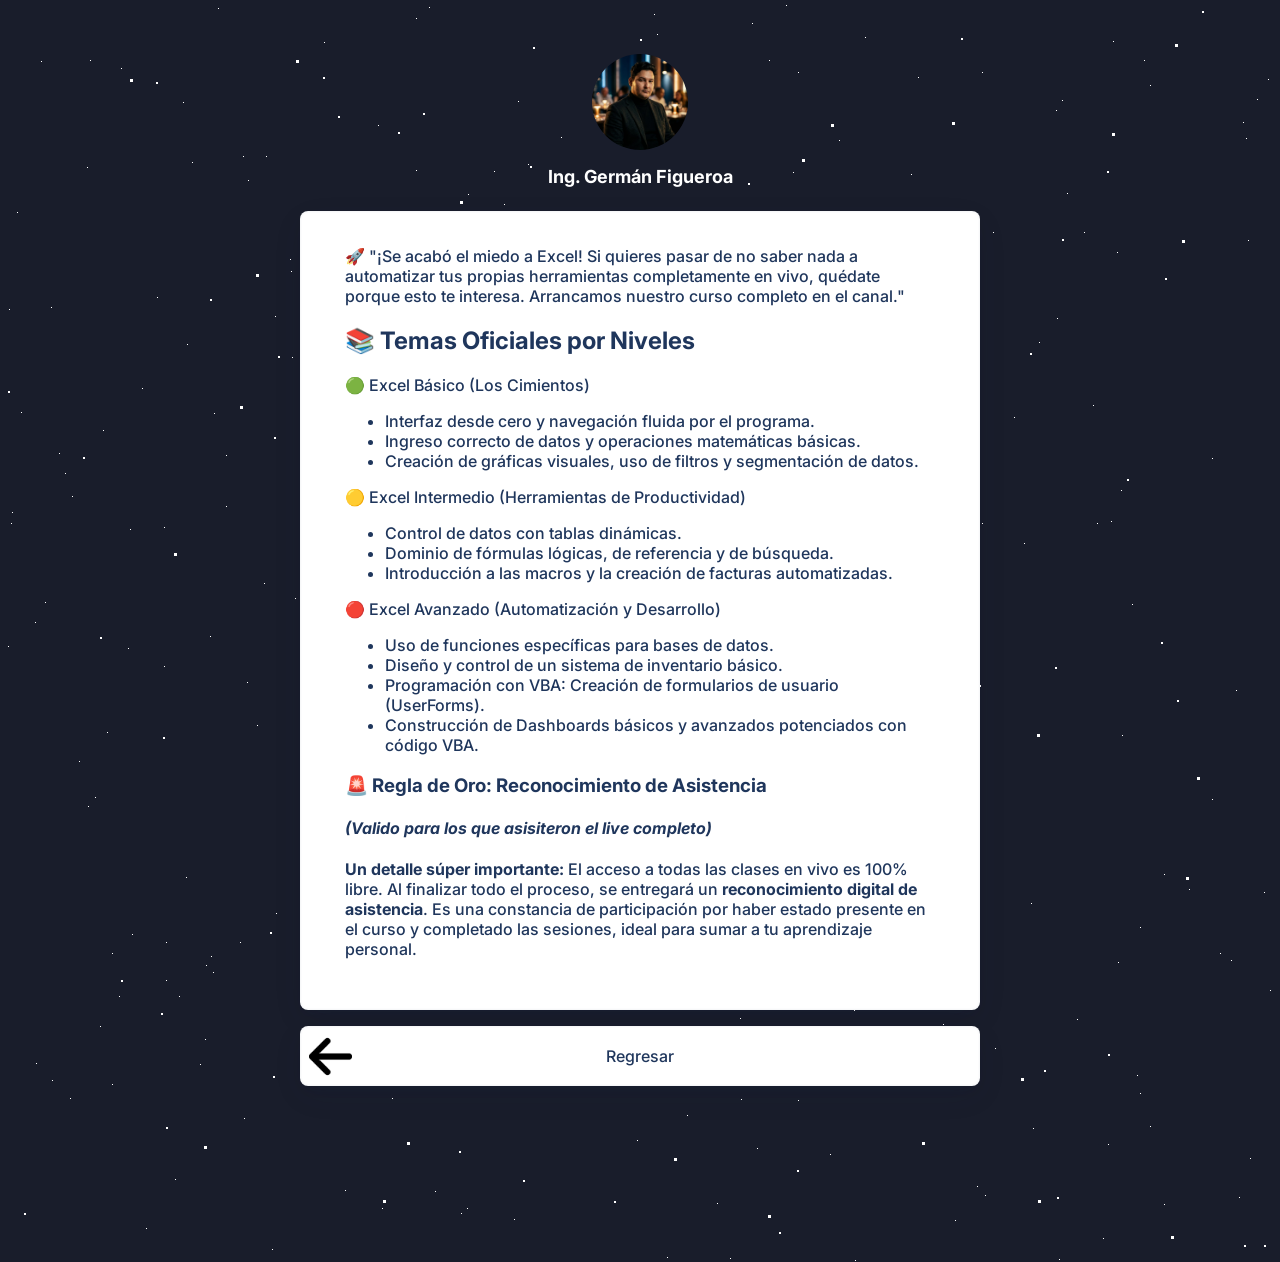
==== cursoinfo.html @ 9c36a70e "first commit" ====
<!DOCTYPE html>
<html lang="en">
    <head>
        <meta charset="utf-8">
        <link href="assets/css/style.css" rel="stylesheet">
        <meta name='viewport' content='width=device-width, initial-scale=1.0, maximum-scale=1.0, user-scalable=0'>
        <link rel="shortcut icon" href="assets/images/favicon.png" type="image/webp">
        <link rel="apple-touch-icon" sizes="180x180" href="images/favicon.png">
        <link rel="icon" href="assets/images/favicon.png" type="image/webp">
        <title>Perfil German Figueroa</title>
        <link href="https://fonts.googleapis.com/css2?family=Inter:wght@400;500;600;700&amp;display=swap" rel="stylesheet">
    </head>
    <body>
        <!-- Snowfall Background Animation -->
        <section class="animated-background">
            <div id="stars1"></div>
            <div id="stars2"></div>
            <div id="stars3"></div>
        </section>
        <!-- End of Snowfall Background Animation -->

        <div class="min-h-full flex-h-center" id="background_div">
            <input type="hidden" value="https://bio.link" id="app-url">
                <input type="hidden" value="null" id="is-featured">
                    <canvas id="bg-canvas" class="background-overlay"></canvas>
                </input>
            </input>

            <div class="mt-48 page-full-wrap relative ">
                <input type="hidden" value="creator-page" id="page-type">
                <img class="display-image m-auto" data-src="assets/images/logo.png" src="assets/images/ger.jpeg" alt="[Your photo alt]"/>
                <h2 class="page-title page-text-color page-text-font mt-16 text-center">Ing. Germán Figueroa</h2>
                       
                <div class="mt-24">        
                    <div class="page-item-wrap relative">
                        <div class="page-item flex-both-center absolute"></div>
                        <a target="_blank"  class="page-item-each py-10 flex-both-center" data-id="261685" data-type="page_item">  
                            <div class="curso-container">
    <div class="curso-intro">
        🚀 "¡Se acabó el miedo a Excel! Si quieres pasar de no saber nada a automatizar tus propias herramientas completamente en vivo, quédate porque esto te interesa. Arrancamos nuestro curso completo en el canal."
    </div>

    <h2 class="curso-seccion-titulo">📚 Temas Oficiales por Niveles</h2>

    <div class="curso-nivel">
        <div class="nivel-sub">🟢 Excel Básico (Los Cimientos)</div>
        <ul>
            <li>Interfaz desde cero y navegación fluida por el programa.</li>
            <li>Ingreso correcto de datos y operaciones matemáticas básicas.</li>
            <li>Creación de gráficas visuales, uso de filtros y segmentación de datos.</li>
        </ul>
    </div>

    <div class="curso-nivel">
        <div class="nivel-sub">🟡 Excel Intermedio (Herramientas de Productividad)</div>
        <ul>
            <li>Control de datos con tablas dinámicas.</li>
            <li>Dominio de fórmulas lógicas, de referencia y de búsqueda.</li>
            <li>Introducción a las macros y la creación de facturas automatizadas.</li>
        </ul>
    </div>

    <div class="curso-nivel">
        <div class="nivel-sub">🔴 Excel Avanzado (Automatización y Desarrollo)</div>
        <ul>
            <li>Uso de funciones específicas para bases de datos.</li>
            <li>Diseño y control de un sistema de inventario básico.</li>
            <li>Programación con VBA: Creación de formularios de usuario (UserForms).</li>
            <li>Construcción de Dashboards básicos y avanzados potenciados con código VBA.</li>
        </ul>
    </div>

    <div class="curso-alerta">
        <h3>🚨 Regla de Oro: Reconocimiento de Asistencia</h3>
        <h4><i>(Valido para los que asisiteron el live completo)</i></h4>
        <p><strong>Un detalle súper importante:</strong> El acceso a todas las clases en vivo es 100% libre. Al finalizar todo el proceso, se entregará un <strong>reconocimiento digital de asistencia</strong>. Es una constancia de participación por haber estado presente en el curso y completado las sesiones, ideal para sumar a tu aprendizaje personal.</p>
    </div>
</div>
                        </a>
                    </div>  
                    <div class="page-item-wrap relative">
                        <div class="page-item flex-both-center absolute"></div>
                        <a target="_blank"  class="page-item-each py-10 flex-both-center" href="./index.html" data-id="261685" data-type="page_item">
                            <img class="link-each-image" data-src="assets/images/curso.webp" src="assets/images/back.png" />
                            <span class=" item-title text-center">Regresar</span>
                        </a>
                    </div>                            
                                      
                </div>                                                                                
            </div>
        </div>
    </body>

    <!--
    A different snowfall    
    <script  src="assets/js/snowfall.js"></script>
    -->
</html>
---- assets/css/style.css ----
body,html{
    -ms-scroll-chaining:none;
    overscroll-behavior:none;
    margin:0;
    padding:0;
    background-color: #191d2b;
}

@-webkit-keyframes slidetounlock{
    0%{background-position:-100px 0}
    10%{background-position:-100px 0}
    50%{background-position:100px 0}
    to{background-position:100px 0}
}

@keyframes slidetounlock{
    0%{background-position:-100px 0}
    10%{background-position:-100px 0}
    50%{background-position:100px 0}
    to{background-position:100px 0}
}

.min-h-full{
    min-height:100vh
}

.flex{
    display:flex
}

.flex-both-center{
    display:flex;
    justify-content:center;
    align-items:center
}

.flex-wrap{
    flex-wrap:wrap
}

.flex-h-center{
    display:flex;
    justify-content:center
}

.item-center{
    align-items:center
}

.flex-dir-c{
    flex-direction:column
}

.mx-auto{
    margin-left:auto;
    margin-right:auto
}
.mt-2{
    margin-top:2px
}
.mt-4{
    margin-top:4px
}
.mt-8{
    margin-top:8px
}
.mt-12{
    margin-top:12px
}
.mt-16{
    margin-top:16px
}
.mt-24{
    margin-top:24px
}
.mt-32{
    margin-top:32px
}
.mt-48{
    margin-top:48px
}
.mt-120{
    margin-top:120px
}
.mb-48{
    margin-bottom:48px
}
.m-auto{
    margin:auto
}
.ml-6{
    margin-left:6px
}
.py-10{
    padding:10px
}
.ln-h-22{
    line-height:22px
}
.ln-h-32{
    line-height:32px
}

.text-fs-14{
    font-size:14px
}
.text-fs-16{
    font-size:16px
}
.text-fs-18{
    font-size:18px
}
.text-fs-20{
    font-size:20px
}
.text-fs-22{
    font-size:22px
}

.font-inter{
    font-family:Inter,sans-serif
}
.font-weight-500{
    font-weight:500
}
.font-weight-600{
    font-weight:600
}

.color-white{
    color:#fff
}
.color-gray{
    color:hsla(0,0%,100%,.9)
}
.color-dark{
    color:#222
}
.color-danger{
    color:#ff4963
}

.page-bg{
    position:fixed;
    inset:0;
    z-index:-1;
    height:100vh;
    width:100vw
}
.page-image {
    object-position: center;

}

.display-image {
    border-radius: 50%;
}

.page-title {
    font-size: 18px;
    font-weight: 700;
}

.page-bioline {
    font-size: 16px;
    font-weight: 600;
}

.page-item-title {
    font-size: 16px;
    font-weight: 700;
}

.page-item-each {
    color: #1F365C;
    font-family: 'Inter', sans-serif;
    font-size: 16px;
    font-weight: 500;
    text-transform: none;
    border-radius: 8px;
    
    min-height: 60px;
}

.page-item-wrap {
    margin: 16px 0;
}

.page-item-wrap:last-child {
    margin-bottom: 0;
}

.page-item-wrap:hover {
    transform: translate3d(0px, 0px, 0px) scale(1.015);
}

.page-item {
    border: 0px solid #FFFFFF;
    background: #FFFFFF ;
    border-radius: 8px;
   box-shadow: 0px 6px 14px -6px rgba(24, 39, 75, 0.12), 0px 10px 32px -4px rgba(24, 39, 75, 0.1), inset 0px 0px 2px 1px rgba(24, 39, 75, 0.05);
}


.embed-wrap iframe, .embed-wrap-inside {
    border-radius: 8px;
}

.link-each-image, .page-item-wrap {
    border-radius: 8px;
}

.page-text-font {
    font-family: 'Inter', sans-serif;
    text-transform: none;
}

.page-text-color {
    color: #fff;
}

.social-icon-fill path, .social-icon-fill circle, .social-icon-fill rect {
    fill: #fff;
}

.page-overlay-btn {
    border: 2px solid #1F365C;
}

.w-full{
    width:100%
}

.w-250{
    width:250px
}
.h-150,.h-165{
    height:150px
}

.background-overlay{
    position:fixed;
    width:100%;
    height:100%;
    z-index:0
}

.page-overlay{
    position:fixed;
    left:0;
    top:0;
    width:100vw;
    height:100vh;
    background:rgba(0,0,0,.1);
    -webkit-backdrop-filter:blur(20px);
    backdrop-filter:blur(20px);
    z-index:100
}
.page-overlay-btn{
    text-decoration:none;
    font-family:Inter,sans-serif;
    background:transparent;
    padding:10px 30px;
    border-radius:6px;
    font-size:1.2em;
    display:inline-block;
    cursor:pointer
}
.page-overlay-title{
    font-size:30px;
    font-family:sans-serif
}

.page-overlay-text{
    font-size:18px
}

.page-image{
    position:fixed;
    left:0;
    top:0;
    width:100vw;
    height:100vh;
    -o-object-fit:cover;
    object-fit:cover
}

.display-image{
    width:96px;
    height:96px;
    display:block;
    border-radius:50%;
    -o-object-fit:cover;
    object-fit:cover
}
.text-center{
    text-align:center
}

.page-title{
    margin-bottom:0
}

.page-bioline{
    font-weight:500
}

.page-full-wrap{
    width:680px;
    z-index:10;
    padding-bottom:176px
}
.page-item-wrap{
    transition:transform .15s cubic-bezier(.17,.67,.29,2.71) 0s
}

.page-item-wrap.show-embed{
    border-radius:30px;
    transition:unset;
    transform:unset
}

.page-item-wrap.show-embed:hover{
    transform:unset
}

.page-item-wrap.show-embed:hover .page-item:after,.page-item-wrap.show-embed:hover .page-item:before{
    -webkit-animation:unset;
    animation:unset
}

.show-embed-item{
    overflow:hidden;
    transition:all .3s ease-in-out
}

.page-item-wrap.show-embed .show-embed-item{
    overflow:visible
}

.embed-ind-arrow-icon{
    transform:rotate(-90deg)
}

.page-item-wrap.show-embed .embed-ind-arrow-icon{
    transform:rotate(0deg)
}

.page-item{
    box-sizing:border-box;
    position:absolute;
    left:0;
    top:0;
    width:100%;
    height:100%;
    z-index:-1
}
.page-social{
    display:block;
    cursor:pointer;
    margin:0 12px 12px
}

.page-social svg{
    width:28px;
    height:28px
}

.relative{
    position:relative
}

.link-each-image{
    width:43px;
    height:43px;
    position:absolute;
    left:9px;
    -o-object-fit:cover;
    object-fit:cover
}

.page-logo{
    position:absolute;
    bottom:32px;
    left:calc(50% - 15px)
}

.page-logo:hover svg .bl-logo-br{
    opacity:1
}

.rounded-md{
    border-radius:8px
}

.close-embed{
    width:25px;
    height:25px;
    border-radius:50%;
    background:#fff;
    opacity:.7
}

.embed-wrap{
    width:100%;
    box-sizing:border-box;
    padding:8px;
    height:100%
}

.embed-ind-arrow{
    position:absolute;
    right:24px;
    height:14px;
    top:calc(50% - 7px);
    margin-bottom:16px
}

.embed-ind-arrow-icon{
    transition:all .4s ease-in-out
}

.close-embed:hover{
    opacity:1
}

.cursor-pointer{
    cursor:pointer
}

.page-item-each{
    text-decoration:none;
    overflow:hidden;
    z-index:10;
    box-sizing:border-box
}

.item-title{
    width:55%;
    word-break:break-word
}
.social-icon-anchor{
    position:absolute;
    width:100%;
    height:100%;
    left:0;
    top:0
}

.page-social:hover{
    transition:all .1s ease-in-out;
    transform:scale(1.1)
}

.page-item-title{
    font-weight:700;
    margin-bottom:16px
}

.embed-wrap-inside{
    background-color:#fff;
    display:flex;
    justify-content:center;
    box-sizing:border-box;
    padding:10px;
    height:100%;
    overflow:hidden
}

.embed-wrap-inside iframe{
    width:auto;
    min-width:500px
}

.embed-wrap-inside{
    position:relative
}

.embed-wrap-inside:after{
    content:"";
    position:absolute;
    height:85%;
    width:495px;
    border:10px solid #fff;
    transition-property:border;
    transition-duration:.2s;
    pointer-events:none
}

.subscribers-img{
    width:66px;
    height:66px;
    border-radius:50%;
    box-shadow:0 0 10px rgba(0,0,0,.05);
    position:absolute;
    top:-33px;
    left:calc(50% - 33px)
}

.subsc-count{
    color:hsla(0,0%,100%,.9);
    line-height:24px;
    font-weight:300
}

.subsc-err{
    height:40px;
    transition:all .25s ease-in-out
}

.w-400{
    width:400px
}

.subsc-button{
    height:40px;
    padding:0 16px;
    background:#fff;
    border:1px solid #fff;
    border-radius:0 2px 2px 0;
    line-height:32px;
    text-transform:capitalize;
    color:#000;
    cursor:pointer;
    justify-content:center;
    align-items:center;
    text-decoration:none
}

.thank-you-btn{
    border-radius:2px
}

.dark-btn{
    background:#222;
    height:48px;
    padding:0 24px;
    color:#fff;
    border:1.5px solid #222
}

.subsc-button:focus{
    outline:none
}

.subsc-email{
    background:hsla(0,0%,100%,.1);
    border:1.5px solid #fff;
    border-radius:2px 0 0 2px;
    padding:0 12px;
    height:40px;
    font-size:14px;
    width:calc(100% - 180px);
    box-sizing:border-box
}

.dark-input{
    border:1.5px solid #222;
    height:48px;
    width:calc(100% - 100px);
    font-size:16px;
    color:#222
}

.subsc-email::-moz-placeholder{
    font-family:Inter,sans-serif;
    font-size:14px;
    line-height:19px;
    color:hsla(0,0%,100%,.5)

}

.subsc-email:-ms-input-placeholder{
    font-family:Inter,sans-serif;
    font-size:14px;
    line-height:19px;
    color:hsla(0,0%,100%,.5)
}

.subsc-email::placeholder{
    font-family:Inter,sans-serif;
    font-size:14px;
    line-height:19px;
    color:hsla(0,0%,100%,.5)
}

.dark-input::-moz-placeholder{
    color:#6e6d7a;
    font-size:16px
}

.dark-input:-ms-input-placeholder{
    color:#6e6d7a;
    font-size:16px
}

.dark-input::placeholder{
    color:#6e6d7a;
    font-size:16px
}

.subsc-email:focus{
    outline:none;
    background:hsla(0,0%,100%,0)
}

.subscribers-email-wrap.error-wrap .subsc-button,.subscribers-email-wrap.error-wrap .subsc-email{
    border:1.5px solid #ff4963
}

.subscribers-email-wrap.error-wrap .subsc-email{
    border-right:none
}

.featured-subscribers{
    position:fixed;
    left:0;
    bottom:0;
    width:100%;
    background:#000;
    box-shadow:0 1.60588px 4.41618px rgba(24,39,75,.12),0 2.81029px 12.8471px rgba(24,39,75,.12);
    z-index:100;
    box-sizing:border-box;
    opacity:1;
    transition:all .27s cubic-bezier(.1,.9,.9,.9);
    flex-wrap:wrap;
    display:flex;
    flex-flow:column;
    justify-content:center;
    align-items:center
}

.featured-subscribers .subsc-count,.featured-subscribers .subsc-svg,.featured-subscribers .subscribers-email-wrap{
    opacity:1
}

.featured-subscribers.hide-subscribers .subsc-count,.featured-subscribers.hide-subscribers .subsc-svg,.featured-subscribers.hide-subscribers .subscribers-email-wrap{
    opacity:0
}

.featured-subscribers .subscribers-img{
    opacity:1;
    transform:scale(1);
    transition:all .27s cubic-bezier(.1,.9,.9,.9)
}

.featured-subscribers.hide-subscribers .subscribers-img{
    opacity:0;
    transform:scale(.15);
    transition:all .27s cubic-bezier(.1,.9,.9,.9)
}

.featured-subscribers .subsc-title{
    margin-top:32px;
    transition:all .27s cubic-bezier(.1,.9,.9,.9)
}

.featured-subscribers.hide-subscribers .show-after-success .thank-you-msg{
    opacity:1
}

.featured-subscribers.hide-subscribers .pt-38{
    padding-top:38px
}

.featured-subscribers.hide-subscribers .pt-52{
    padding-top:52px
}

.featured-subscribers.hide-subscribers .subsc-title{
    font-size:16px;
    font-weight:400;
    transition:all .27s cubic-bezier(.1,.9,.9,.9)
}

.featured-subscribers.hide-subscribers{
    transition:all .25s cubic-bezier(.1,.9,.9,.9);
    height:56px
}

.featured-subscribers.hide-subscribers .subscribers-btn{
    transform:rotate(180deg)
}

.subscribers-btn{
    position:absolute;
    right:16px;
    top:14px;
    width:30px;
    height:30px;
    display:flex;
    align-items:center;
    justify-content:center;
    border-radius:30px;
    transition:all .2s ease-out
}

.subscribers-btn svg path{
    opacity:.5;
    transition:all 75ms ease
}

.subscribers-btn:hover svg path{
    opacity:1;
    transition:all 75ms ease
}

.op-0{
    opacity:0
}

.hidden{
    display:none
}

.campaign-main-wrap{
    width:400px
}

.campaign-email{
    border:1px solid #e7e7e9;
    width:80px;
    height:80px;
    -o-object-fit:cover;
    object-fit:cover;
    border-radius:50%
}

.campaign-subsc-count{
    color:rgba(34,34,34,.9)
}

.campaign-user-link{
    background:rgba(0,0,0,.05);
    -webkit-backdrop-filter:blur(200px);
    backdrop-filter:blur(200px);
    border-radius:68px;
    height:42px;
    padding:0 12px;
    margin:0 auto;
    text-decoration:none;
    position:fixed;
    bottom:36px;
    transition:all .15s ease-out
}

.campaign-user-link:hover{
    background:rgba(0,0,0,.1)
}

.campaign-user-image{
    width:24px;
    height:24px;
    border-radius:50%;
    margin-right:12px
}

.bl-circle-loader{
    border-right:3px solid transparent;
    border-top:3px solid transparent;
    border-radius:50%;
    border-color:#000 #000 transparent transparent;
    border-style:solid;
    border-width:3px;
    width:15px;
    height:15px;
    -webkit-animation:spin 1s linear infinite;
    animation:spin 1s linear infinite;
    position:absolute
}

.dark-btn .bl-circle-loader{
    border-top:3px solid #fff;
    border-right:3px solid #fff
}

@-webkit-keyframes spin{
    0%{
        -webkit-transform:rotate(0deg)
    }
    to{
        -webkit-transform:rotate(1turn)
    }
}

@keyframes spin{
    0%{
        transform:rotate(0deg)
    }
    to{
        transform:rotate(1turn)
    }
}

@media (max-width:768px){
    .page-full-wrap{
        width:90%
    }
    .embed-wrap-inside iframe{
        width:100%;
        min-width:unset
    }
    .page-overlay-title{
        font-size:24px;
        margin:16px 0
    }
    .embed-wrap-inside:after{
        width:93%
    }
}

@media (max-width:480px){
    .campaign-main-wrap{
        width:100%;
        padding:0 24px
    }
    .xs-hidden{
        display:none
    }
    .xs-w-100{
        width:100%
    }
    .xs-w-150{
        width:150px
    }
    .featured-subscribers{
        height:150px;
        padding:24px 16px 32px
    }
    .h-165{
        height:165px
    }
    .xs-mt-6{
        margin-top:6px
    }
    .xs-mt-8{
        margin-top:8px
    }
    .xs-mt-16{
        margin-top:16px
    }
    .xs-mt-32{
        margin-top:32px
    }
    .xs-mx-24{
        margin:auto 24px
    }
    .xs-block{
        display:block
    }
    .subsc-button{
        font-weight:400;
        padding:0 16px;
        border-radius:0 4px 4px 0
    }
    .thank-you-btn{
        border-radius:4px
    }
    .subsc-email{
        width:calc(100% - 65px);
        border:1.5px solid #fff;
        border-radius:4px 0 0 4px
    }
    .dark-input{
        border:1.5px solid #222
    }
    .subsc-title{
        font-size:16px
    }
    .featured-subscribers .subsc-title{
        margin-top:38px;
        width:calc(100% - 20px)
    }
}

@media (max-width:400px){
    .embed-wrap-inside:after{
        width:90%
    }
}

/*-----------------------parallax-----------------------*/
/* credits: https://www.youtube.com/watch?v=aywzn9cf-_U */
#stars1 {
    width: 1px;
    height: 1px;
    background: transparent;
    animation: animStar 120s linear infinite;

    box-shadow: 779px 1331px #fff, 324px 42px #fff, 303px 586px #fff,
    1312px 276px #fff, 451px 625px #fff, 521px 1931px #fff, 1087px 1871px #fff,
    36px 1546px #fff, 132px 934px #fff, 1698px 901px #fff, 1418px 664px #fff,
    1448px 1157px #fff, 1084px 232px #fff, 347px 1776px #fff, 1722px 243px #fff,
    1629px 835px #fff, 479px 969px #fff, 1231px 960px #fff, 586px 384px #fff,
    164px 527px #fff, 8px 646px #fff, 1150px 1126px #fff, 665px 1357px #fff,
    1556px 1982px #fff, 1260px 1961px #fff, 1675px 1741px #fff,
    1843px 1514px #fff, 718px 1628px #fff, 242px 1343px #fff, 1497px 1880px #fff,
    1364px 230px #fff, 1739px 1302px #fff, 636px 959px #fff, 304px 686px #fff,
    614px 751px #fff, 1935px 816px #fff, 1428px 60px #fff, 355px 335px #fff,
    1594px 158px #fff, 90px 60px #fff, 1553px 162px #fff, 1239px 1825px #fff,
    1945px 587px #fff, 749px 1785px #fff, 1987px 1172px #fff, 1301px 1237px #fff,
    1039px 342px #fff, 1585px 1481px #fff, 995px 1048px #fff, 524px 932px #fff,
    214px 413px #fff, 1701px 1300px #fff, 1037px 1613px #fff, 1871px 996px #fff,
    1360px 1635px #fff, 1110px 1313px #fff, 412px 1783px #fff, 1949px 177px #fff,
    903px 1854px #fff, 700px 1936px #fff, 378px 125px #fff, 308px 834px #fff,
    1118px 962px #fff, 1350px 1929px #fff, 781px 1811px #fff, 561px 137px #fff,
    757px 1148px #fff, 1670px 1979px #fff, 343px 739px #fff, 945px 795px #fff,
    576px 1903px #fff, 1078px 1436px #fff, 1583px 450px #fff, 1366px 474px #fff,
    297px 1873px #fff, 192px 162px #fff, 1624px 1633px #fff, 59px 453px #fff,
    82px 1872px #fff, 1933px 498px #fff, 1966px 1974px #fff, 1975px 1688px #fff,
    779px 314px #fff, 1858px 1543px #fff, 73px 1507px #fff, 1693px 975px #fff,
    1683px 108px #fff, 1768px 1654px #fff, 654px 14px #fff, 494px 171px #fff,
    1689px 1895px #fff, 1660px 263px #fff, 1031px 903px #fff, 1203px 1393px #fff,
    1333px 1421px #fff, 1113px 41px #fff, 1206px 1645px #fff, 1325px 1635px #fff,
    142px 388px #fff, 572px 215px #fff, 1535px 296px #fff, 1419px 407px #fff,
    1379px 1003px #fff, 329px 469px #fff, 1791px 1652px #fff, 935px 1802px #fff,
    1330px 1820px #fff, 421px 1933px #fff, 828px 365px #fff, 275px 316px #fff,
    707px 960px #fff, 1605px 1554px #fff, 625px 58px #fff, 717px 1697px #fff,
    1669px 246px #fff, 1925px 322px #fff, 1154px 1803px #fff, 1929px 295px #fff,
    1248px 240px #fff, 1045px 1755px #fff, 166px 942px #fff, 1888px 1773px #fff,
    678px 1963px #fff, 1370px 569px #fff, 1974px 1400px #fff, 1786px 460px #fff,
    51px 307px #fff, 784px 1400px #fff, 730px 1258px #fff, 1712px 393px #fff,
    416px 170px #fff, 1797px 1932px #fff, 572px 219px #fff, 1557px 1856px #fff,
    218px 8px #fff, 348px 1334px #fff, 469px 413px #fff, 385px 1738px #fff,
    1357px 1818px #fff, 240px 942px #fff, 248px 1847px #fff, 1535px 806px #fff,
    236px 1514px #fff, 1429px 1556px #fff, 73px 1633px #fff, 1398px 1121px #fff,
    671px 1301px #fff, 1404px 1663px #fff, 740px 1018px #fff, 1600px 377px #fff,
    785px 514px #fff, 112px 1084px #fff, 1915px 1887px #fff, 1463px 1848px #fff,
    687px 1115px #fff, 1268px 1768px #fff, 1729px 1425px #fff,
    1284px 1022px #fff, 801px 974px #fff, 1975px 1317px #fff, 1354px 834px #fff,
    1446px 1484px #fff, 1283px 1786px #fff, 11px 523px #fff, 1842px 236px #fff,
    1355px 654px #fff, 429px 7px #fff, 1033px 1128px #fff, 157px 297px #fff,
    545px 635px #fff, 52px 1080px #fff, 827px 1520px #fff, 1121px 490px #fff,
    9px 309px #fff, 1744px 1586px #fff, 1014px 417px #fff, 1534px 524px #fff,
    958px 552px #fff, 1403px 1496px #fff, 387px 703px #fff, 1522px 548px #fff,
    1355px 282px #fff, 1532px 601px #fff, 1838px 790px #fff, 290px 259px #fff,
    295px 598px #fff, 1601px 539px #fff, 1561px 1272px #fff, 34px 1922px #fff,
    1024px 543px #fff, 467px 369px #fff, 722px 333px #fff, 1976px 1255px #fff,
    766px 983px #fff, 1582px 1285px #fff, 12px 512px #fff, 617px 1410px #fff,
    682px 577px #fff, 1334px 1438px #fff, 439px 327px #fff, 1617px 1661px #fff,
    673px 129px #fff, 794px 941px #fff, 1386px 1902px #fff, 37px 1353px #fff,
    1467px 1353px #fff, 416px 18px #fff, 187px 344px #fff, 200px 1898px #fff,
    1491px 1619px #fff, 811px 347px #fff, 924px 1827px #fff, 945px 217px #fff,
    1735px 1228px #fff, 379px 1890px #fff, 79px 761px #fff, 825px 1837px #fff,
    1980px 1558px #fff, 1308px 1573px #fff, 1488px 1726px #fff,
    382px 1208px #fff, 522px 595px #fff, 1277px 1898px #fff, 354px 552px #fff,
    161px 1784px #fff, 614px 251px #fff, 526px 1576px #fff, 17px 212px #fff,
    179px 996px #fff, 467px 1208px #fff, 1944px 1838px #fff, 1140px 1093px #fff,
    858px 1007px #fff, 200px 1064px #fff, 423px 1964px #fff, 1945px 439px #fff,
    1377px 689px #fff, 1120px 1437px #fff, 1876px 668px #fff, 907px 1324px #fff,
    343px 1976px #fff, 1816px 1501px #fff, 1849px 177px #fff, 647px 91px #fff,
    1984px 1012px #fff, 1336px 1300px #fff, 128px 648px #fff, 305px 1060px #fff,
    1324px 826px #fff, 1263px 1314px #fff, 1801px 629px #fff, 1614px 1555px #fff,
    1634px 90px #fff, 1603px 452px #fff, 891px 1984px #fff, 1556px 1906px #fff,
    121px 68px #fff, 1676px 1714px #fff, 516px 936px #fff, 1947px 1492px #fff,
    1455px 1519px #fff, 45px 602px #fff, 205px 1039px #fff, 793px 172px #fff,
    1562px 1739px #fff, 1056px 110px #fff, 1512px 379px #fff, 1795px 1621px #fff,
    1848px 607px #fff, 262px 1719px #fff, 477px 991px #fff, 483px 883px #fff,
    1239px 1197px #fff, 1496px 647px #fff, 1649px 25px #fff, 1491px 1946px #fff,
    119px 996px #fff, 179px 1472px #fff, 1341px 808px #fff, 1565px 1700px #fff,
    407px 1544px #fff, 1754px 357px #fff, 1288px 981px #fff, 902px 1997px #fff,
    1755px 1668px #fff, 186px 877px #fff, 1202px 1882px #fff, 461px 1213px #fff,
    1400px 748px #fff, 1969px 1899px #fff, 809px 522px #fff, 514px 1219px #fff,
    374px 275px #fff, 938px 1973px #fff, 357px 552px #fff, 144px 1722px #fff,
    1572px 912px #fff, 402px 1858px #fff, 1544px 1195px #fff, 667px 1257px #fff,
    727px 1496px #fff, 993px 232px #fff, 1772px 313px #fff, 1040px 1590px #fff,
    1204px 1973px #fff, 1268px 79px #fff, 1555px 1048px #fff, 986px 1707px #fff,
    978px 1710px #fff, 713px 360px #fff, 407px 863px #fff, 461px 736px #fff,
    284px 1608px #fff, 103px 430px #fff, 1283px 1319px #fff, 977px 1186px #fff,
    1966px 1516px #fff, 1287px 1129px #fff, 70px 1098px #fff, 1189px 889px #fff,
    1126px 1734px #fff, 309px 1292px #fff, 879px 764px #fff, 65px 473px #fff,
    1003px 1959px #fff, 658px 791px #fff, 402px 1576px #fff, 35px 622px #fff,
    529px 1589px #fff, 164px 666px #fff, 1876px 1290px #fff, 1541px 526px #fff,
    270px 1297px #fff, 440px 865px #fff, 1500px 802px #fff, 182px 1754px #fff,
    1264px 892px #fff, 272px 1249px #fff, 1289px 1535px #fff, 190px 1646px #fff,
    955px 242px #fff, 1456px 1597px #fff, 1727px 1983px #fff, 635px 801px #fff,
    226px 455px #fff, 1396px 1710px #fff, 849px 1863px #fff, 237px 1264px #fff,
    839px 140px #fff, 1122px 735px #fff, 1280px 15px #fff, 1318px 242px #fff,
    1819px 1148px #fff, 333px 1392px #fff, 1949px 553px #fff, 1878px 1332px #fff,
    467px 548px #fff, 1812px 1082px #fff, 1067px 193px #fff, 243px 156px #fff,
    483px 1616px #fff, 1714px 933px #fff, 759px 1800px #fff, 1822px 995px #fff,
    1877px 572px #fff, 581px 1084px #fff, 107px 732px #fff, 642px 1837px #fff,
    166px 1493px #fff, 1555px 198px #fff, 819px 307px #fff, 947px 345px #fff,
    827px 224px #fff, 927px 1394px #fff, 540px 467px #fff, 1093px 405px #fff,
    1140px 927px #fff, 130px 529px #fff, 33px 1980px #fff, 1147px 1663px #fff,
    1616px 1436px #fff, 528px 710px #fff, 798px 1100px #fff, 505px 1480px #fff,
    899px 641px #fff, 1909px 1949px #fff, 1311px 964px #fff, 979px 1301px #fff,
    1393px 969px #fff, 1793px 1886px #fff, 292px 357px #fff, 1196px 1718px #fff,
    1290px 1994px #fff, 537px 1973px #fff, 1181px 1674px #fff,
    1740px 1566px #fff, 1307px 265px #fff, 922px 522px #fff, 1892px 472px #fff,
    384px 1746px #fff, 392px 1098px #fff, 647px 548px #fff, 390px 1498px #fff,
    1246px 138px #fff, 730px 876px #fff, 192px 1472px #fff, 1790px 1789px #fff,
    928px 311px #fff, 1253px 1647px #fff, 747px 1921px #fff, 1561px 1025px #fff,
    1533px 1292px #fff, 1985px 195px #fff, 728px 729px #fff, 1712px 1936px #fff,
    512px 1717px #fff, 1528px 483px #fff, 313px 1642px #fff, 281px 1849px #fff,
    1212px 799px #fff, 435px 1191px #fff, 1422px 611px #fff, 1718px 1964px #fff,
    411px 944px #fff, 210px 636px #fff, 1502px 1295px #fff, 1434px 349px #fff,
    769px 60px #fff, 747px 1053px #fff, 789px 504px #fff, 1436px 1264px #fff,
    1893px 1225px #fff, 1394px 1788px #fff, 1108px 1317px #fff,
    1673px 1395px #fff, 854px 1010px #fff, 1705px 80px #fff, 1858px 148px #fff,
    1729px 344px #fff, 1388px 664px #fff, 895px 406px #fff, 1479px 157px #fff,
    1441px 1157px #fff, 552px 1900px #fff, 516px 364px #fff, 1647px 189px #fff,
    1427px 1071px #fff, 785px 729px #fff, 1080px 1710px #fff, 504px 204px #fff,
    1177px 1622px #fff, 657px 34px #fff, 1296px 1099px #fff, 248px 180px #fff,
    1212px 1568px #fff, 667px 1562px #fff, 695px 841px #fff, 1608px 1247px #fff,
    751px 882px #fff, 87px 167px #fff, 607px 1368px #fff, 1363px 1203px #fff,
    1836px 317px #fff, 1668px 1703px #fff, 830px 1154px #fff, 1721px 1398px #fff,
    1601px 1280px #fff, 976px 874px #fff, 1743px 254px #fff, 1020px 1815px #fff,
    1670px 1766px #fff, 1890px 735px #fff, 1379px 136px #fff, 1864px 695px #fff,
    206px 965px #fff, 1404px 1932px #fff, 1923px 1360px #fff, 247px 682px #fff,
    519px 1708px #fff, 645px 750px #fff, 1164px 1204px #fff, 834px 323px #fff,
    172px 1350px #fff, 213px 972px #fff, 1837px 190px #fff, 285px 1806px #fff,
    1047px 1299px #fff, 1548px 825px #fff, 1730px 324px #fff, 1346px 1909px #fff,
    772px 270px #fff, 345px 1190px #fff, 478px 1433px #fff, 1479px 25px #fff,
    1994px 1830px #fff, 1744px 732px #fff, 20px 1635px #fff, 690px 1795px #fff,
    1594px 569px #fff, 579px 245px #fff, 1398px 733px #fff, 408px 1352px #fff,
    1774px 120px #fff, 1152px 1370px #fff, 1698px 1810px #fff, 710px 1450px #fff,
    665px 286px #fff, 493px 1720px #fff, 786px 5px #fff, 637px 1140px #fff,
    764px 324px #fff, 927px 310px #fff, 938px 1424px #fff, 1884px 744px #fff,
    913px 462px #fff, 1831px 1936px #fff, 1527px 249px #fff, 36px 1381px #fff,
    1597px 581px #fff, 1530px 355px #fff, 949px 459px #fff, 799px 828px #fff,
    242px 1471px #fff, 654px 797px #fff, 796px 594px #fff, 1365px 678px #fff,
    752px 23px #fff, 1630px 541px #fff, 982px 72px #fff, 1733px 1831px #fff,
    21px 412px #fff, 775px 998px #fff, 335px 1945px #fff, 264px 583px #fff,
    158px 1311px #fff, 528px 164px #fff, 1978px 574px #fff, 717px 1203px #fff,
    734px 1591px #fff, 1555px 820px #fff, 16px 1943px #fff, 1625px 1177px #fff,
    1236px 690px #fff, 1585px 1590px #fff, 1737px 1728px #fff, 721px 698px #fff,
    1804px 1186px #fff, 166px 980px #fff, 1850px 230px #fff, 330px 1712px #fff,
    95px 797px #fff, 1948px 1078px #fff, 469px 939px #fff, 1269px 1899px #fff,
    955px 1220px #fff, 1137px 1075px #fff, 312px 1293px #fff, 986px 1762px #fff,
    1103px 1238px #fff, 428px 1993px #fff, 355px 570px #fff, 977px 1836px #fff,
    1395px 1092px #fff, 276px 913px #fff, 1743px 656px #fff, 773px 502px #fff,
    1686px 1322px #fff, 1516px 1945px #fff, 1334px 501px #fff, 266px 156px #fff,
    455px 655px #fff, 798px 72px #fff, 1059px 1259px #fff, 1402px 1687px #fff,
    236px 1329px #fff, 1455px 786px #fff, 146px 1228px #fff, 1851px 823px #fff,
    1062px 100px #fff, 1220px 953px #fff, 20px 1826px #fff, 36px 1063px #fff,
    1525px 338px #fff, 790px 1521px #fff, 741px 1099px #fff, 288px 1489px #fff,
    700px 1060px #fff, 390px 1071px #fff, 411px 1036px #fff, 1853px 1072px #fff,
    1446px 1085px #fff, 1164px 874px #fff, 924px 925px #fff, 291px 271px #fff,
    1257px 1964px #fff, 1580px 1352px #fff, 1507px 1216px #fff, 211px 956px #fff,
    985px 1195px #fff, 975px 1640px #fff, 518px 101px #fff, 663px 1395px #fff,
    914px 532px #fff, 145px 1320px #fff, 69px 1397px #fff, 982px 523px #fff,
    257px 725px #fff, 1599px 831px #fff, 1636px 1513px #fff, 1250px 1158px #fff,
    1132px 604px #fff, 183px 102px #fff, 1057px 318px #fff, 1247px 1835px #fff,
    1983px 1110px #fff, 1077px 1455px #fff, 921px 1770px #fff, 806px 1350px #fff,
    1938px 1992px #fff, 855px 1260px #fff, 902px 1345px #fff, 658px 1908px #fff,
    1845px 679px #fff, 712px 1482px #fff, 595px 950px #fff, 1784px 1992px #fff,
    1847px 1785px #fff, 691px 1004px #fff, 175px 1179px #fff, 1666px 1911px #fff,
    41px 61px #fff, 971px 1080px #fff, 1830px 1450px #fff, 1351px 1518px #fff,
    1257px 99px #fff, 1395px 1498px #fff, 1117px 252px #fff, 1779px 597px #fff,
    1346px 729px #fff, 1108px 1144px #fff, 402px 691px #fff, 72px 496px #fff,
    1673px 1604px #fff, 1497px 974px #fff, 1865px 1664px #fff, 88px 806px #fff,
    918px 77px #fff, 244px 1118px #fff, 256px 1820px #fff, 1851px 1840px #fff,
    605px 1851px #fff, 634px 383px #fff, 865px 37px #fff, 943px 1024px #fff,
    1951px 177px #fff, 1097px 523px #fff, 985px 1700px #fff, 1243px 122px #fff,
    768px 1070px #fff, 468px 194px #fff, 320px 1867px #fff, 1850px 185px #fff,
    380px 1616px #fff, 468px 1294px #fff, 1122px 1743px #fff, 884px 299px #fff,
    1300px 1917px #fff, 1860px 396px #fff, 1270px 990px #fff, 529px 733px #fff,
    1975px 1347px #fff, 1885px 685px #fff, 226px 506px #fff, 651px 878px #fff,
    1323px 680px #fff, 1284px 680px #fff, 238px 1967px #fff, 911px 174px #fff,
    1111px 521px #fff, 1150px 85px #fff, 794px 502px #fff, 484px 1856px #fff,
    1809px 368px #fff, 112px 953px #fff, 590px 1009px #fff, 1655px 311px #fff,
    100px 1026px #fff, 1803px 352px #fff, 865px 306px #fff, 1077px 1019px #fff,
    1335px 872px #fff, 1647px 1298px #fff, 1233px 1387px #fff, 698px 1036px #fff,
    659px 1860px #fff, 388px 1412px #fff, 1212px 458px #fff, 755px 1468px #fff,
    696px 1654px #fff, 1144px 60px #fff;
}

#stars1:after {
    content: '';
    position: absolute;
    top: auto;
    width: 1px;
    height: 1px;
    background: transparent;

    box-shadow: 779px 1331px #fff, 324px 42px #fff, 303px 586px #fff,
    1312px 276px #fff, 451px 625px #fff, 521px 1931px #fff, 1087px 1871px #fff,
    36px 1546px #fff, 132px 934px #fff, 1698px 901px #fff, 1418px 664px #fff,
    1448px 1157px #fff, 1084px 232px #fff, 347px 1776px #fff, 1722px 243px #fff,
    1629px 835px #fff, 479px 969px #fff, 1231px 960px #fff, 586px 384px #fff,
    164px 527px #fff, 8px 646px #fff, 1150px 1126px #fff, 665px 1357px #fff,
    1556px 1982px #fff, 1260px 1961px #fff, 1675px 1741px #fff,
    1843px 1514px #fff, 718px 1628px #fff, 242px 1343px #fff, 1497px 1880px #fff,
    1364px 230px #fff, 1739px 1302px #fff, 636px 959px #fff, 304px 686px #fff,
    614px 751px #fff, 1935px 816px #fff, 1428px 60px #fff, 355px 335px #fff,
    1594px 158px #fff, 90px 60px #fff, 1553px 162px #fff, 1239px 1825px #fff,
    1945px 587px #fff, 749px 1785px #fff, 1987px 1172px #fff, 1301px 1237px #fff,
    1039px 342px #fff, 1585px 1481px #fff, 995px 1048px #fff, 524px 932px #fff,
    214px 413px #fff, 1701px 1300px #fff, 1037px 1613px #fff, 1871px 996px #fff,
    1360px 1635px #fff, 1110px 1313px #fff, 412px 1783px #fff, 1949px 177px #fff,
    903px 1854px #fff, 700px 1936px #fff, 378px 125px #fff, 308px 834px #fff,
    1118px 962px #fff, 1350px 1929px #fff, 781px 1811px #fff, 561px 137px #fff,
    757px 1148px #fff, 1670px 1979px #fff, 343px 739px #fff, 945px 795px #fff,
    576px 1903px #fff, 1078px 1436px #fff, 1583px 450px #fff, 1366px 474px #fff,
    297px 1873px #fff, 192px 162px #fff, 1624px 1633px #fff, 59px 453px #fff,
    82px 1872px #fff, 1933px 498px #fff, 1966px 1974px #fff, 1975px 1688px #fff,
    779px 314px #fff, 1858px 1543px #fff, 73px 1507px #fff, 1693px 975px #fff,
    1683px 108px #fff, 1768px 1654px #fff, 654px 14px #fff, 494px 171px #fff,
    1689px 1895px #fff, 1660px 263px #fff, 1031px 903px #fff, 1203px 1393px #fff,
    1333px 1421px #fff, 1113px 41px #fff, 1206px 1645px #fff, 1325px 1635px #fff,
    142px 388px #fff, 572px 215px #fff, 1535px 296px #fff, 1419px 407px #fff,
    1379px 1003px #fff, 329px 469px #fff, 1791px 1652px #fff, 935px 1802px #fff,
    1330px 1820px #fff, 421px 1933px #fff, 828px 365px #fff, 275px 316px #fff,
    707px 960px #fff, 1605px 1554px #fff, 625px 58px #fff, 717px 1697px #fff,
    1669px 246px #fff, 1925px 322px #fff, 1154px 1803px #fff, 1929px 295px #fff,
    1248px 240px #fff, 1045px 1755px #fff, 166px 942px #fff, 1888px 1773px #fff,
    678px 1963px #fff, 1370px 569px #fff, 1974px 1400px #fff, 1786px 460px #fff,
    51px 307px #fff, 784px 1400px #fff, 730px 1258px #fff, 1712px 393px #fff,
    416px 170px #fff, 1797px 1932px #fff, 572px 219px #fff, 1557px 1856px #fff,
    218px 8px #fff, 348px 1334px #fff, 469px 413px #fff, 385px 1738px #fff,
    1357px 1818px #fff, 240px 942px #fff, 248px 1847px #fff, 1535px 806px #fff,
    236px 1514px #fff, 1429px 1556px #fff, 73px 1633px #fff, 1398px 1121px #fff,
    671px 1301px #fff, 1404px 1663px #fff, 740px 1018px #fff, 1600px 377px #fff,
    785px 514px #fff, 112px 1084px #fff, 1915px 1887px #fff, 1463px 1848px #fff,
    687px 1115px #fff, 1268px 1768px #fff, 1729px 1425px #fff,
    1284px 1022px #fff, 801px 974px #fff, 1975px 1317px #fff, 1354px 834px #fff,
    1446px 1484px #fff, 1283px 1786px #fff, 11px 523px #fff, 1842px 236px #fff,
    1355px 654px #fff, 429px 7px #fff, 1033px 1128px #fff, 157px 297px #fff,
    545px 635px #fff, 52px 1080px #fff, 827px 1520px #fff, 1121px 490px #fff,
    9px 309px #fff, 1744px 1586px #fff, 1014px 417px #fff, 1534px 524px #fff,
    958px 552px #fff, 1403px 1496px #fff, 387px 703px #fff, 1522px 548px #fff,
    1355px 282px #fff, 1532px 601px #fff, 1838px 790px #fff, 290px 259px #fff,
    295px 598px #fff, 1601px 539px #fff, 1561px 1272px #fff, 34px 1922px #fff,
    1024px 543px #fff, 467px 369px #fff, 722px 333px #fff, 1976px 1255px #fff,
    766px 983px #fff, 1582px 1285px #fff, 12px 512px #fff, 617px 1410px #fff,
    682px 577px #fff, 1334px 1438px #fff, 439px 327px #fff, 1617px 1661px #fff,
    673px 129px #fff, 794px 941px #fff, 1386px 1902px #fff, 37px 1353px #fff,
    1467px 1353px #fff, 416px 18px #fff, 187px 344px #fff, 200px 1898px #fff,
    1491px 1619px #fff, 811px 347px #fff, 924px 1827px #fff, 945px 217px #fff,
    1735px 1228px #fff, 379px 1890px #fff, 79px 761px #fff, 825px 1837px #fff,
    1980px 1558px #fff, 1308px 1573px #fff, 1488px 1726px #fff,
    382px 1208px #fff, 522px 595px #fff, 1277px 1898px #fff, 354px 552px #fff,
    161px 1784px #fff, 614px 251px #fff, 526px 1576px #fff, 17px 212px #fff,
    179px 996px #fff, 467px 1208px #fff, 1944px 1838px #fff, 1140px 1093px #fff,
    858px 1007px #fff, 200px 1064px #fff, 423px 1964px #fff, 1945px 439px #fff,
    1377px 689px #fff, 1120px 1437px #fff, 1876px 668px #fff, 907px 1324px #fff,
    343px 1976px #fff, 1816px 1501px #fff, 1849px 177px #fff, 647px 91px #fff,
    1984px 1012px #fff, 1336px 1300px #fff, 128px 648px #fff, 305px 1060px #fff,
    1324px 826px #fff, 1263px 1314px #fff, 1801px 629px #fff, 1614px 1555px #fff,
    1634px 90px #fff, 1603px 452px #fff, 891px 1984px #fff, 1556px 1906px #fff,
    121px 68px #fff, 1676px 1714px #fff, 516px 936px #fff, 1947px 1492px #fff,
    1455px 1519px #fff, 45px 602px #fff, 205px 1039px #fff, 793px 172px #fff,
    1562px 1739px #fff, 1056px 110px #fff, 1512px 379px #fff, 1795px 1621px #fff,
    1848px 607px #fff, 262px 1719px #fff, 477px 991px #fff, 483px 883px #fff,
    1239px 1197px #fff, 1496px 647px #fff, 1649px 25px #fff, 1491px 1946px #fff,
    119px 996px #fff, 179px 1472px #fff, 1341px 808px #fff, 1565px 1700px #fff,
    407px 1544px #fff, 1754px 357px #fff, 1288px 981px #fff, 902px 1997px #fff,
    1755px 1668px #fff, 186px 877px #fff, 1202px 1882px #fff, 461px 1213px #fff,
    1400px 748px #fff, 1969px 1899px #fff, 809px 522px #fff, 514px 1219px #fff,
    374px 275px #fff, 938px 1973px #fff, 357px 552px #fff, 144px 1722px #fff,
    1572px 912px #fff, 402px 1858px #fff, 1544px 1195px #fff, 667px 1257px #fff,
    727px 1496px #fff, 993px 232px #fff, 1772px 313px #fff, 1040px 1590px #fff,
    1204px 1973px #fff, 1268px 79px #fff, 1555px 1048px #fff, 986px 1707px #fff,
    978px 1710px #fff, 713px 360px #fff, 407px 863px #fff, 461px 736px #fff,
    284px 1608px #fff, 103px 430px #fff, 1283px 1319px #fff, 977px 1186px #fff,
    1966px 1516px #fff, 1287px 1129px #fff, 70px 1098px #fff, 1189px 889px #fff,
    1126px 1734px #fff, 309px 1292px #fff, 879px 764px #fff, 65px 473px #fff,
    1003px 1959px #fff, 658px 791px #fff, 402px 1576px #fff, 35px 622px #fff,
    529px 1589px #fff, 164px 666px #fff, 1876px 1290px #fff, 1541px 526px #fff,
    270px 1297px #fff, 440px 865px #fff, 1500px 802px #fff, 182px 1754px #fff,
    1264px 892px #fff, 272px 1249px #fff, 1289px 1535px #fff, 190px 1646px #fff,
    955px 242px #fff, 1456px 1597px #fff, 1727px 1983px #fff, 635px 801px #fff,
    226px 455px #fff, 1396px 1710px #fff, 849px 1863px #fff, 237px 1264px #fff,
    839px 140px #fff, 1122px 735px #fff, 1280px 15px #fff, 1318px 242px #fff,
    1819px 1148px #fff, 333px 1392px #fff, 1949px 553px #fff, 1878px 1332px #fff,
    467px 548px #fff, 1812px 1082px #fff, 1067px 193px #fff, 243px 156px #fff,
    483px 1616px #fff, 1714px 933px #fff, 759px 1800px #fff, 1822px 995px #fff,
    1877px 572px #fff, 581px 1084px #fff, 107px 732px #fff, 642px 1837px #fff,
    166px 1493px #fff, 1555px 198px #fff, 819px 307px #fff, 947px 345px #fff,
    827px 224px #fff, 927px 1394px #fff, 540px 467px #fff, 1093px 405px #fff,
    1140px 927px #fff, 130px 529px #fff, 33px 1980px #fff, 1147px 1663px #fff,
    1616px 1436px #fff, 528px 710px #fff, 798px 1100px #fff, 505px 1480px #fff,
    899px 641px #fff, 1909px 1949px #fff, 1311px 964px #fff, 979px 1301px #fff,
    1393px 969px #fff, 1793px 1886px #fff, 292px 357px #fff, 1196px 1718px #fff,
    1290px 1994px #fff, 537px 1973px #fff, 1181px 1674px #fff,
    1740px 1566px #fff, 1307px 265px #fff, 922px 522px #fff, 1892px 472px #fff,
    384px 1746px #fff, 392px 1098px #fff, 647px 548px #fff, 390px 1498px #fff,
    1246px 138px #fff, 730px 876px #fff, 192px 1472px #fff, 1790px 1789px #fff,
    928px 311px #fff, 1253px 1647px #fff, 747px 1921px #fff, 1561px 1025px #fff,
    1533px 1292px #fff, 1985px 195px #fff, 728px 729px #fff, 1712px 1936px #fff,
    512px 1717px #fff, 1528px 483px #fff, 313px 1642px #fff, 281px 1849px #fff,
    1212px 799px #fff, 435px 1191px #fff, 1422px 611px #fff, 1718px 1964px #fff,
    411px 944px #fff, 210px 636px #fff, 1502px 1295px #fff, 1434px 349px #fff,
    769px 60px #fff, 747px 1053px #fff, 789px 504px #fff, 1436px 1264px #fff,
    1893px 1225px #fff, 1394px 1788px #fff, 1108px 1317px #fff,
    1673px 1395px #fff, 854px 1010px #fff, 1705px 80px #fff, 1858px 148px #fff,
    1729px 344px #fff, 1388px 664px #fff, 895px 406px #fff, 1479px 157px #fff,
    1441px 1157px #fff, 552px 1900px #fff, 516px 364px #fff, 1647px 189px #fff,
    1427px 1071px #fff, 785px 729px #fff, 1080px 1710px #fff, 504px 204px #fff,
    1177px 1622px #fff, 657px 34px #fff, 1296px 1099px #fff, 248px 180px #fff,
    1212px 1568px #fff, 667px 1562px #fff, 695px 841px #fff, 1608px 1247px #fff,
    751px 882px #fff, 87px 167px #fff, 607px 1368px #fff, 1363px 1203px #fff,
    1836px 317px #fff, 1668px 1703px #fff, 830px 1154px #fff, 1721px 1398px #fff,
    1601px 1280px #fff, 976px 874px #fff, 1743px 254px #fff, 1020px 1815px #fff,
    1670px 1766px #fff, 1890px 735px #fff, 1379px 136px #fff, 1864px 695px #fff,
    206px 965px #fff, 1404px 1932px #fff, 1923px 1360px #fff, 247px 682px #fff,
    519px 1708px #fff, 645px 750px #fff, 1164px 1204px #fff, 834px 323px #fff,
    172px 1350px #fff, 213px 972px #fff, 1837px 190px #fff, 285px 1806px #fff,
    1047px 1299px #fff, 1548px 825px #fff, 1730px 324px #fff, 1346px 1909px #fff,
    772px 270px #fff, 345px 1190px #fff, 478px 1433px #fff, 1479px 25px #fff,
    1994px 1830px #fff, 1744px 732px #fff, 20px 1635px #fff, 690px 1795px #fff,
    1594px 569px #fff, 579px 245px #fff, 1398px 733px #fff, 408px 1352px #fff,
    1774px 120px #fff, 1152px 1370px #fff, 1698px 1810px #fff, 710px 1450px #fff,
    665px 286px #fff, 493px 1720px #fff, 786px 5px #fff, 637px 1140px #fff,
    764px 324px #fff, 927px 310px #fff, 938px 1424px #fff, 1884px 744px #fff,
    913px 462px #fff, 1831px 1936px #fff, 1527px 249px #fff, 36px 1381px #fff,
    1597px 581px #fff, 1530px 355px #fff, 949px 459px #fff, 799px 828px #fff,
    242px 1471px #fff, 654px 797px #fff, 796px 594px #fff, 1365px 678px #fff,
    752px 23px #fff, 1630px 541px #fff, 982px 72px #fff, 1733px 1831px #fff,
    21px 412px #fff, 775px 998px #fff, 335px 1945px #fff, 264px 583px #fff,
    158px 1311px #fff, 528px 164px #fff, 1978px 574px #fff, 717px 1203px #fff,
    734px 1591px #fff, 1555px 820px #fff, 16px 1943px #fff, 1625px 1177px #fff,
    1236px 690px #fff, 1585px 1590px #fff, 1737px 1728px #fff, 721px 698px #fff,
    1804px 1186px #fff, 166px 980px #fff, 1850px 230px #fff, 330px 1712px #fff,
    95px 797px #fff, 1948px 1078px #fff, 469px 939px #fff, 1269px 1899px #fff,
    955px 1220px #fff, 1137px 1075px #fff, 312px 1293px #fff, 986px 1762px #fff,
    1103px 1238px #fff, 428px 1993px #fff, 355px 570px #fff, 977px 1836px #fff,
    1395px 1092px #fff, 276px 913px #fff, 1743px 656px #fff, 773px 502px #fff,
    1686px 1322px #fff, 1516px 1945px #fff, 1334px 501px #fff, 266px 156px #fff,
    455px 655px #fff, 798px 72px #fff, 1059px 1259px #fff, 1402px 1687px #fff,
    236px 1329px #fff, 1455px 786px #fff, 146px 1228px #fff, 1851px 823px #fff,
    1062px 100px #fff, 1220px 953px #fff, 20px 1826px #fff, 36px 1063px #fff,
    1525px 338px #fff, 790px 1521px #fff, 741px 1099px #fff, 288px 1489px #fff,
    700px 1060px #fff, 390px 1071px #fff, 411px 1036px #fff, 1853px 1072px #fff,
    1446px 1085px #fff, 1164px 874px #fff, 924px 925px #fff, 291px 271px #fff,
    1257px 1964px #fff, 1580px 1352px #fff, 1507px 1216px #fff, 211px 956px #fff,
    985px 1195px #fff, 975px 1640px #fff, 518px 101px #fff, 663px 1395px #fff,
    914px 532px #fff, 145px 1320px #fff, 69px 1397px #fff, 982px 523px #fff,
    257px 725px #fff, 1599px 831px #fff, 1636px 1513px #fff, 1250px 1158px #fff,
    1132px 604px #fff, 183px 102px #fff, 1057px 318px #fff, 1247px 1835px #fff,
    1983px 1110px #fff, 1077px 1455px #fff, 921px 1770px #fff, 806px 1350px #fff,
    1938px 1992px #fff, 855px 1260px #fff, 902px 1345px #fff, 658px 1908px #fff,
    1845px 679px #fff, 712px 1482px #fff, 595px 950px #fff, 1784px 1992px #fff,
    1847px 1785px #fff, 691px 1004px #fff, 175px 1179px #fff, 1666px 1911px #fff,
    41px 61px #fff, 971px 1080px #fff, 1830px 1450px #fff, 1351px 1518px #fff,
    1257px 99px #fff, 1395px 1498px #fff, 1117px 252px #fff, 1779px 597px #fff,
    1346px 729px #fff, 1108px 1144px #fff, 402px 691px #fff, 72px 496px #fff,
    1673px 1604px #fff, 1497px 974px #fff, 1865px 1664px #fff, 88px 806px #fff,
    918px 77px #fff, 244px 1118px #fff, 256px 1820px #fff, 1851px 1840px #fff,
    605px 1851px #fff, 634px 383px #fff, 865px 37px #fff, 943px 1024px #fff,
    1951px 177px #fff, 1097px 523px #fff, 985px 1700px #fff, 1243px 122px #fff,
    768px 1070px #fff, 468px 194px #fff, 320px 1867px #fff, 1850px 185px #fff,
    380px 1616px #fff, 468px 1294px #fff, 1122px 1743px #fff, 884px 299px #fff,
    1300px 1917px #fff, 1860px 396px #fff, 1270px 990px #fff, 529px 733px #fff,
    1975px 1347px #fff, 1885px 685px #fff, 226px 506px #fff, 651px 878px #fff,
    1323px 680px #fff, 1284px 680px #fff, 238px 1967px #fff, 911px 174px #fff,
    1111px 521px #fff, 1150px 85px #fff, 794px 502px #fff, 484px 1856px #fff,
    1809px 368px #fff, 112px 953px #fff, 590px 1009px #fff, 1655px 311px #fff,
    100px 1026px #fff, 1803px 352px #fff, 865px 306px #fff, 1077px 1019px #fff,
    1335px 872px #fff, 1647px 1298px #fff, 1233px 1387px #fff, 698px 1036px #fff,
    659px 1860px #fff, 388px 1412px #fff, 1212px 458px #fff, 755px 1468px #fff,
    696px 1654px #fff, 1144px 60px #fff;
}

#stars2 {
    width: 2px;
    height: 2px;
    background: transparent;
    animation: animStar 180s linear infinite;

    box-shadow: 1448px 320px #fff, 1775px 1663px #fff, 332px 1364px #fff,
    878px 340px #fff, 569px 1832px #fff, 1422px 1684px #fff, 1946px 1907px #fff,
    121px 979px #fff, 1044px 1069px #fff, 463px 381px #fff, 423px 112px #fff,
    523px 1179px #fff, 779px 654px #fff, 1398px 694px #fff, 1085px 1464px #fff,
    1599px 1869px #fff, 801px 1882px #fff, 779px 1231px #fff, 552px 932px #fff,
    1057px 1196px #fff, 282px 1280px #fff, 496px 1986px #fff, 1833px 1120px #fff,
    1802px 1293px #fff, 6px 1696px #fff, 412px 1902px #fff, 605px 438px #fff,
    24px 1212px #fff, 234px 1320px #fff, 544px 344px #fff, 1107px 170px #fff,
    1603px 196px #fff, 905px 648px #fff, 68px 1458px #fff, 649px 1969px #fff,
    744px 675px #fff, 1127px 478px #fff, 714px 1814px #fff, 1486px 526px #fff,
    270px 1636px #fff, 1931px 149px #fff, 1807px 378px #fff, 8px 390px #fff,
    1415px 699px #fff, 1473px 1211px #fff, 1590px 141px #fff, 270px 1705px #fff,
    69px 1423px #fff, 1108px 1053px #fff, 1946px 128px #fff, 371px 371px #fff,
    1490px 220px #fff, 357px 1885px #fff, 363px 363px #fff, 1896px 1256px #fff,
    1979px 1050px #fff, 947px 1342px #fff, 1754px 242px #fff, 514px 974px #fff,
    65px 1477px #fff, 1840px 547px #fff, 950px 695px #fff, 459px 1150px #fff,
    1124px 1502px #fff, 481px 940px #fff, 680px 839px #fff, 797px 1169px #fff,
    1977px 1491px #fff, 734px 1724px #fff, 210px 298px #fff, 816px 628px #fff,
    686px 770px #fff, 1721px 267px #fff, 1663px 511px #fff, 1481px 1141px #fff,
    582px 248px #fff, 1308px 953px #fff, 628px 657px #fff, 897px 1535px #fff,
    270px 931px #fff, 791px 467px #fff, 1336px 1732px #fff, 1013px 1653px #fff,
    1911px 956px #fff, 587px 816px #fff, 83px 456px #fff, 930px 1478px #fff,
    1587px 1694px #fff, 614px 1200px #fff, 302px 1782px #fff, 1711px 1432px #fff,
    443px 904px #fff, 1666px 714px #fff, 1588px 1167px #fff, 273px 1075px #fff,
    1679px 461px #fff, 721px 664px #fff, 1202px 10px #fff, 166px 1126px #fff,
    331px 1628px #fff, 430px 1565px #fff, 1585px 509px #fff, 640px 38px #fff,
    822px 837px #fff, 1760px 1664px #fff, 1122px 1458px #fff, 398px 131px #fff,
    689px 285px #fff, 460px 652px #fff, 1627px 365px #fff, 348px 1648px #fff,
    819px 1946px #fff, 981px 1917px #fff, 323px 76px #fff, 979px 684px #fff,
    887px 536px #fff, 1348px 1596px #fff, 1055px 666px #fff, 1402px 1797px #fff,
    1300px 1055px #fff, 937px 238px #fff, 1474px 1815px #fff, 1144px 1710px #fff,
    1629px 1087px #fff, 911px 919px #fff, 771px 819px #fff, 403px 720px #fff,
    163px 736px #fff, 1062px 238px #fff, 1774px 818px #fff, 1874px 1178px #fff,
    1177px 699px #fff, 1244px 1244px #fff, 1371px 58px #fff, 564px 1515px #fff,
    1824px 487px #fff, 929px 702px #fff, 394px 1348px #fff, 1161px 641px #fff,
    219px 1841px #fff, 358px 941px #fff, 140px 1759px #fff, 1019px 1345px #fff,
    274px 436px #fff, 1433px 1605px #fff, 1798px 1426px #fff, 294px 1848px #fff,
    1681px 1877px #fff, 1344px 1824px #fff, 1439px 1632px #fff,
    161px 1012px #fff, 1308px 588px #fff, 1789px 582px #fff, 721px 1910px #fff,
    318px 218px #fff, 607px 319px #fff, 495px 535px #fff, 1552px 1575px #fff,
    1562px 67px #fff, 403px 926px #fff, 1096px 1800px #fff, 1814px 1709px #fff,
    1882px 1831px #fff, 533px 46px #fff, 823px 969px #fff, 530px 165px #fff,
    1030px 352px #fff, 1681px 313px #fff, 338px 115px #fff, 1607px 211px #fff,
    1718px 1184px #fff, 1589px 659px #fff, 278px 355px #fff, 464px 1464px #fff,
    1165px 277px #fff, 950px 694px #fff, 1746px 293px #fff, 793px 911px #fff,
    528px 773px #fff, 1883px 1694px #fff, 748px 182px #fff, 1924px 1531px #fff,
    100px 636px #fff, 1473px 1445px #fff, 1264px 1244px #fff, 850px 1377px #fff,
    987px 1976px #fff, 933px 1761px #fff, 922px 1270px #fff, 500px 396px #fff,
    1324px 8px #fff, 1967px 1814px #fff, 1072px 1401px #fff, 961px 37px #fff,
    156px 81px #fff, 1915px 502px #fff, 1076px 1846px #fff, 152px 1669px #fff,
    986px 1529px #fff, 1667px 1137px #fff;
}

#stars2:after {
    content: '';
    position: absolute;
    top: auto;
    width: 2px;
    height: 2px;
    background: transparent;

    box-shadow: 1448px 320px #fff, 1775px 1663px #fff, 332px 1364px #fff,
    878px 340px #fff, 569px 1832px #fff, 1422px 1684px #fff, 1946px 1907px #fff,
    121px 979px #fff, 1044px 1069px #fff, 463px 381px #fff, 423px 112px #fff,
    523px 1179px #fff, 779px 654px #fff, 1398px 694px #fff, 1085px 1464px #fff,
    1599px 1869px #fff, 801px 1882px #fff, 779px 1231px #fff, 552px 932px #fff,
    1057px 1196px #fff, 282px 1280px #fff, 496px 1986px #fff, 1833px 1120px #fff,
    1802px 1293px #fff, 6px 1696px #fff, 412px 1902px #fff, 605px 438px #fff,
    24px 1212px #fff, 234px 1320px #fff, 544px 344px #fff, 1107px 170px #fff,
    1603px 196px #fff, 905px 648px #fff, 68px 1458px #fff, 649px 1969px #fff,
    744px 675px #fff, 1127px 478px #fff, 714px 1814px #fff, 1486px 526px #fff,
    270px 1636px #fff, 1931px 149px #fff, 1807px 378px #fff, 8px 390px #fff,
    1415px 699px #fff, 1473px 1211px #fff, 1590px 141px #fff, 270px 1705px #fff,
    69px 1423px #fff, 1108px 1053px #fff, 1946px 128px #fff, 371px 371px #fff,
    1490px 220px #fff, 357px 1885px #fff, 363px 363px #fff, 1896px 1256px #fff,
    1979px 1050px #fff, 947px 1342px #fff, 1754px 242px #fff, 514px 974px #fff,
    65px 1477px #fff, 1840px 547px #fff, 950px 695px #fff, 459px 1150px #fff,
    1124px 1502px #fff, 481px 940px #fff, 680px 839px #fff, 797px 1169px #fff,
    1977px 1491px #fff, 734px 1724px #fff, 210px 298px #fff, 816px 628px #fff,
    686px 770px #fff, 1721px 267px #fff, 1663px 511px #fff, 1481px 1141px #fff,
    582px 248px #fff, 1308px 953px #fff, 628px 657px #fff, 897px 1535px #fff,
    270px 931px #fff, 791px 467px #fff, 1336px 1732px #fff, 1013px 1653px #fff,
    1911px 956px #fff, 587px 816px #fff, 83px 456px #fff, 930px 1478px #fff,
    1587px 1694px #fff, 614px 1200px #fff, 302px 1782px #fff, 1711px 1432px #fff,
    443px 904px #fff, 1666px 714px #fff, 1588px 1167px #fff, 273px 1075px #fff,
    1679px 461px #fff, 721px 664px #fff, 1202px 10px #fff, 166px 1126px #fff,
    331px 1628px #fff, 430px 1565px #fff, 1585px 509px #fff, 640px 38px #fff,
    822px 837px #fff, 1760px 1664px #fff, 1122px 1458px #fff, 398px 131px #fff,
    689px 285px #fff, 460px 652px #fff, 1627px 365px #fff, 348px 1648px #fff,
    819px 1946px #fff, 981px 1917px #fff, 323px 76px #fff, 979px 684px #fff,
    887px 536px #fff, 1348px 1596px #fff, 1055px 666px #fff, 1402px 1797px #fff,
    1300px 1055px #fff, 937px 238px #fff, 1474px 1815px #fff, 1144px 1710px #fff,
    1629px 1087px #fff, 911px 919px #fff, 771px 819px #fff, 403px 720px #fff,
    163px 736px #fff, 1062px 238px #fff, 1774px 818px #fff, 1874px 1178px #fff,
    1177px 699px #fff, 1244px 1244px #fff, 1371px 58px #fff, 564px 1515px #fff,
    1824px 487px #fff, 929px 702px #fff, 394px 1348px #fff, 1161px 641px #fff,
    219px 1841px #fff, 358px 941px #fff, 140px 1759px #fff, 1019px 1345px #fff,
    274px 436px #fff, 1433px 1605px #fff, 1798px 1426px #fff, 294px 1848px #fff,
    1681px 1877px #fff, 1344px 1824px #fff, 1439px 1632px #fff,
    161px 1012px #fff, 1308px 588px #fff, 1789px 582px #fff, 721px 1910px #fff,
    318px 218px #fff, 607px 319px #fff, 495px 535px #fff, 1552px 1575px #fff,
    1562px 67px #fff, 403px 926px #fff, 1096px 1800px #fff, 1814px 1709px #fff,
    1882px 1831px #fff, 533px 46px #fff, 823px 969px #fff, 530px 165px #fff,
    1030px 352px #fff, 1681px 313px #fff, 338px 115px #fff, 1607px 211px #fff,
    1718px 1184px #fff, 1589px 659px #fff, 278px 355px #fff, 464px 1464px #fff,
    1165px 277px #fff, 950px 694px #fff, 1746px 293px #fff, 793px 911px #fff,
    528px 773px #fff, 1883px 1694px #fff, 748px 182px #fff, 1924px 1531px #fff,
    100px 636px #fff, 1473px 1445px #fff, 1264px 1244px #fff, 850px 1377px #fff,
    987px 1976px #fff, 933px 1761px #fff, 922px 1270px #fff, 500px 396px #fff,
    1324px 8px #fff, 1967px 1814px #fff, 1072px 1401px #fff, 961px 37px #fff,
    156px 81px #fff, 1915px 502px #fff, 1076px 1846px #fff, 152px 1669px #fff,
    986px 1529px #fff, 1667px 1137px #fff;
}

#stars3 {
    width: 3px;
    height: 3px;
    background: transparent;
    animation: animStar 240s linear infinite;

    box-shadow: 387px 1878px #fff, 760px 1564px #fff, 1487px 999px #fff,
    948px 1828px #fff, 1977px 1001px #fff, 1284px 1963px #fff, 656px 284px #fff,
    1268px 1635px #fff, 1820px 598px #fff, 642px 1900px #fff, 296px 57px #fff,
    921px 1620px #fff, 476px 1858px #fff, 658px 613px #fff, 1171px 1363px #fff,
    1419px 283px #fff, 1037px 731px #fff, 503px 663px #fff, 1562px 463px #fff,
    383px 1197px #fff, 1171px 1233px #fff, 876px 1768px #fff, 856px 1615px #fff,
    1375px 1924px #fff, 1725px 918px #fff, 952px 119px #fff, 768px 1212px #fff,
    992px 1462px #fff, 1929px 717px #fff, 1947px 755px #fff, 1818px 1123px #fff,
    1896px 1672px #fff, 460px 198px #fff, 256px 271px #fff, 752px 544px #fff,
    1222px 1859px #fff, 1851px 443px #fff, 313px 1858px #fff, 709px 446px #fff,
    1546px 697px #fff, 674px 1155px #fff, 1112px 130px #fff, 355px 1790px #fff,
    1496px 974px #fff, 1696px 480px #fff, 1316px 1265px #fff, 1645px 1063px #fff,
    1182px 237px #fff, 427px 1582px #fff, 859px 253px #fff, 458px 939px #fff,
    1517px 1644px #fff, 1943px 60px #fff, 212px 1650px #fff, 966px 1786px #fff,
    473px 712px #fff, 130px 76px #fff, 1417px 1186px #fff, 909px 1580px #fff,
    1913px 762px #fff, 204px 1143px #fff, 1998px 1057px #fff, 1468px 1301px #fff,
    144px 1676px #fff, 21px 1601px #fff, 382px 1362px #fff, 912px 753px #fff,
    1488px 1405px #fff, 802px 156px #fff, 174px 550px #fff, 338px 1366px #fff,
    1197px 774px #fff, 602px 486px #fff, 682px 1877px #fff, 348px 1503px #fff,
    407px 1139px #fff, 950px 1400px #fff, 922px 1139px #fff, 1697px 293px #fff,
    1238px 1281px #fff, 1038px 1197px #fff, 376px 1889px #fff,
    1255px 1680px #fff, 1008px 1316px #fff, 1538px 1447px #fff,
    1186px 874px #fff, 1967px 640px #fff, 1341px 19px #fff, 29px 1732px #fff,
    16px 1650px #fff, 1021px 1075px #fff, 723px 424px #fff, 1175px 41px #fff,
    494px 1957px #fff, 1296px 431px #fff, 175px 1507px #fff, 831px 121px #fff,
    498px 1947px #fff, 617px 880px #fff, 240px 403px #fff;
}

#stars3:after {
    content: '';
    position: absolute;
    top: auto;
    width: 3px;
    height: 3px;
    background: transparent;

    box-shadow: 387px 1878px #fff, 760px 1564px #fff, 1487px 999px #fff,
    948px 1828px #fff, 1977px 1001px #fff, 1284px 1963px #fff, 656px 284px #fff,
    1268px 1635px #fff, 1820px 598px #fff, 642px 1900px #fff, 296px 57px #fff,
    921px 1620px #fff, 476px 1858px #fff, 658px 613px #fff, 1171px 1363px #fff,
    1419px 283px #fff, 1037px 731px #fff, 503px 663px #fff, 1562px 463px #fff,
    383px 1197px #fff, 1171px 1233px #fff, 876px 1768px #fff, 856px 1615px #fff,
    1375px 1924px #fff, 1725px 918px #fff, 952px 119px #fff, 768px 1212px #fff,
    992px 1462px #fff, 1929px 717px #fff, 1947px 755px #fff, 1818px 1123px #fff,
    1896px 1672px #fff, 460px 198px #fff, 256px 271px #fff, 752px 544px #fff,
    1222px 1859px #fff, 1851px 443px #fff, 313px 1858px #fff, 709px 446px #fff,
    1546px 697px #fff, 674px 1155px #fff, 1112px 130px #fff, 355px 1790px #fff,
    1496px 974px #fff, 1696px 480px #fff, 1316px 1265px #fff, 1645px 1063px #fff,
    1182px 237px #fff, 427px 1582px #fff, 859px 253px #fff, 458px 939px #fff,
    1517px 1644px #fff, 1943px 60px #fff, 212px 1650px #fff, 966px 1786px #fff,
    473px 712px #fff, 130px 76px #fff, 1417px 1186px #fff, 909px 1580px #fff,
    1913px 762px #fff, 204px 1143px #fff, 1998px 1057px #fff, 1468px 1301px #fff,
    144px 1676px #fff, 21px 1601px #fff, 382px 1362px #fff, 912px 753px #fff,
    1488px 1405px #fff, 802px 156px #fff, 174px 550px #fff, 338px 1366px #fff,
    1197px 774px #fff, 602px 486px #fff, 682px 1877px #fff, 348px 1503px #fff,
    407px 1139px #fff, 950px 1400px #fff, 922px 1139px #fff, 1697px 293px #fff,
    1238px 1281px #fff, 1038px 1197px #fff, 376px 1889px #fff,
    1255px 1680px #fff, 1008px 1316px #fff, 1538px 1447px #fff,
    1186px 874px #fff, 1967px 640px #fff, 1341px 19px #fff, 29px 1732px #fff,
    16px 1650px #fff, 1021px 1075px #fff, 723px 424px #fff, 1175px 41px #fff,
    494px 1957px #fff, 1296px 431px #fff, 175px 1507px #fff, 831px 121px #fff,
    498px 1947px #fff, 617px 880px #fff, 240px 403px #fff;
}

@keyframes animStar {
    from {
        transform: translateY(0px);
    }
    to {
        transform: translateY(-2000px);
    }
}

/* Busca el contenedor de la tarjeta blanca y asegúrate de que tenga esto: */
.curso-container { /* Cambia esto por el nombre real de tu clase si es diferente */
    background-color: #ffffff;
    border-radius: 12px;
    
    /* ESTA ES LA LÍNEA CLAVE: */
    padding: 25px 30px; /* 25px arriba/abajo y 30px a los lados */
    
    /* Para asegurarte de que el padding no estire la tarjeta hacia afuera: */
    box-sizing: border-box; 
    
    max-width: 650px; /* O el ancho que ya tengas definido */
    width: 100%;
    margin: 0 auto;
}
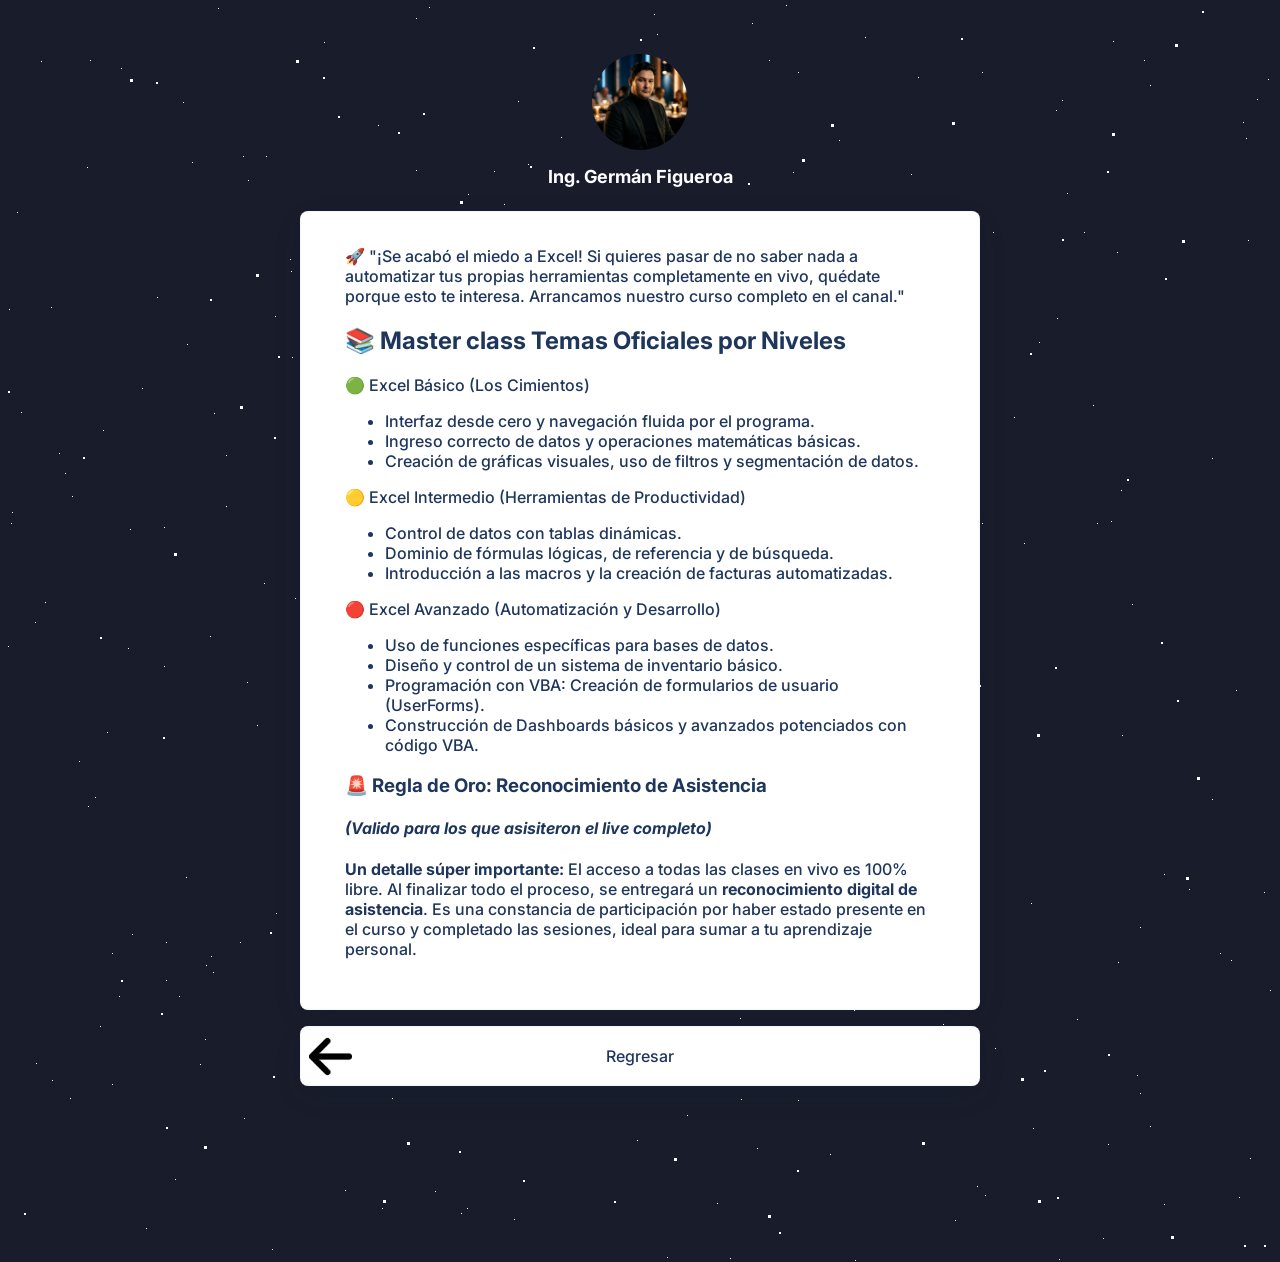
==== commit f11cba06: "first commitd" ====
--- a/cursoinfo.html
+++ b/cursoinfo.html
@@ -40,7 +40,7 @@
         🚀 "¡Se acabó el miedo a Excel! Si quieres pasar de no saber nada a automatizar tus propias herramientas completamente en vivo, quédate porque esto te interesa. Arrancamos nuestro curso completo en el canal."
     </div>
 
-    <h2 class="curso-seccion-titulo">📚 Temas Oficiales por Niveles</h2>
+    <h2 class="curso-seccion-titulo">📚 Master class Temas Oficiales por Niveles</h2>
 
     <div class="curso-nivel">
         <div class="nivel-sub">🟢 Excel Básico (Los Cimientos)</div>
